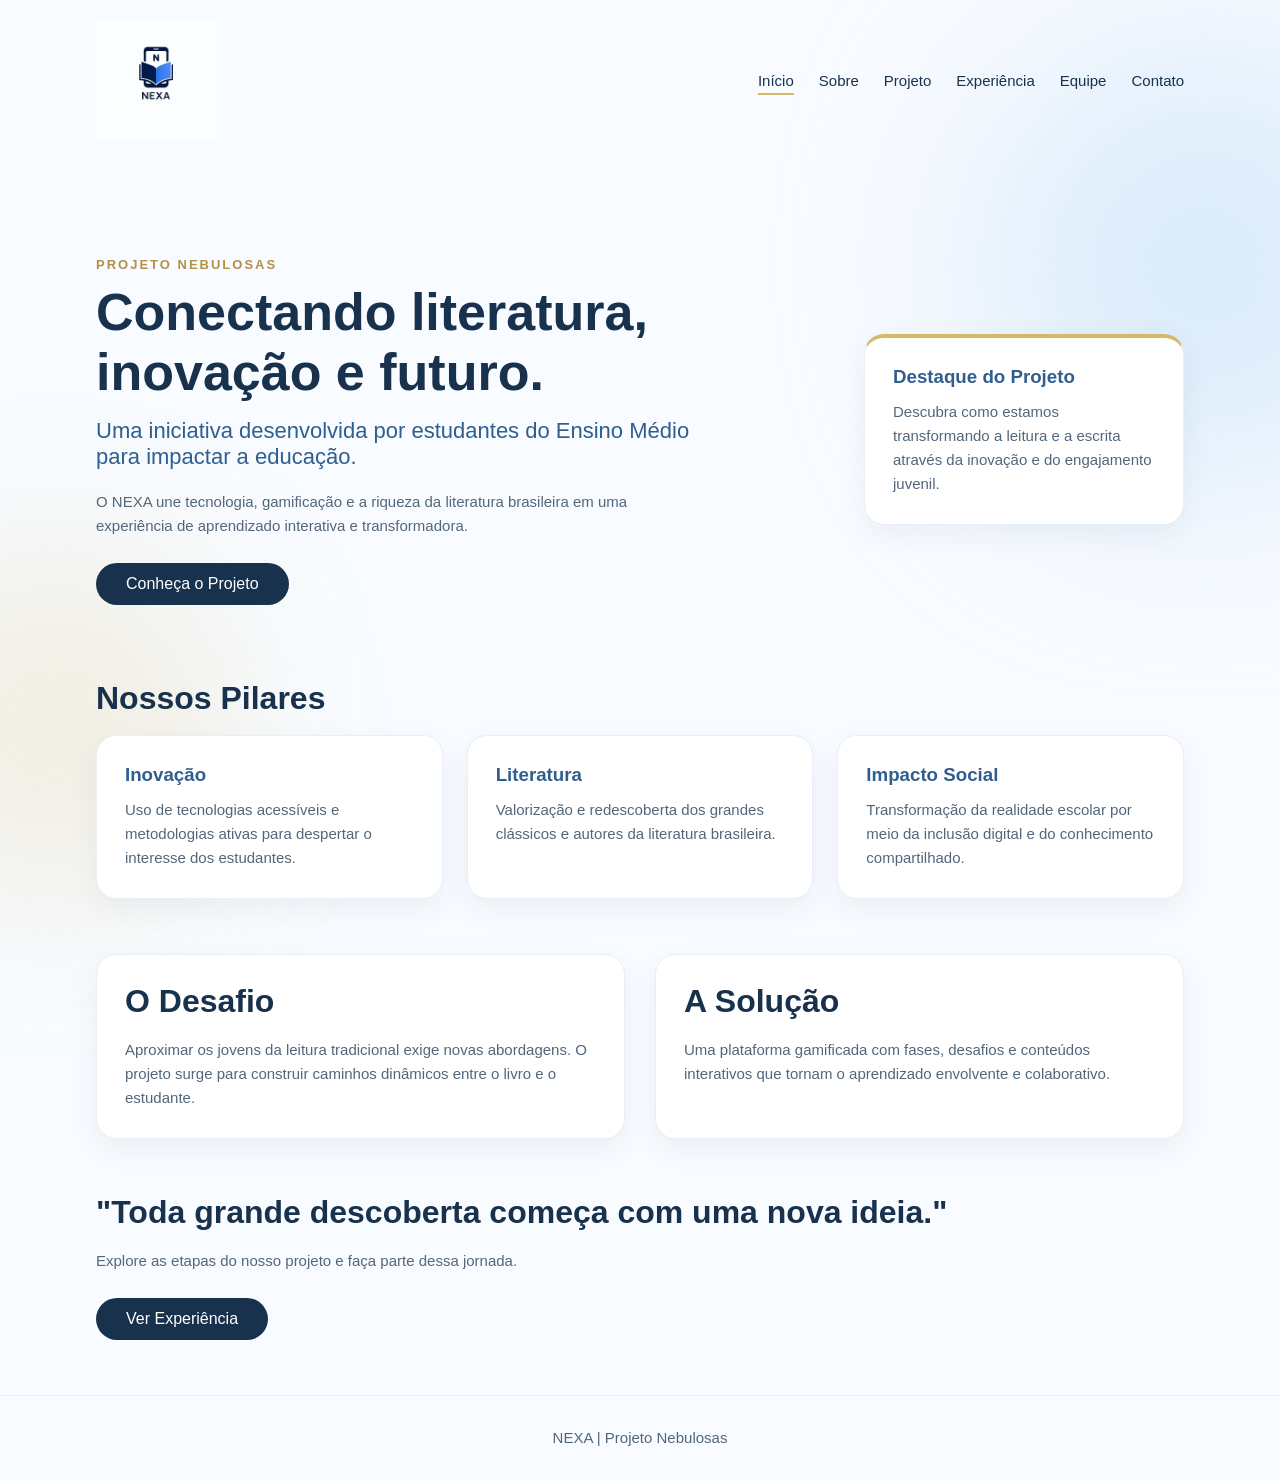
==== index.html @ 2ab7318c "aa" ====
<!DOCTYPE html>
<html lang="pt-br">

<head>
    <meta charset="UTF-8">
    <meta name="viewport" content="width=device-width, initial-scale=1.0">
    <title>NEXA | Início</title>
    <link rel="stylesheet" href="style.css">
</head>

<body>

    <header>
        <div class="logo">
            <img src="imagens/logo.jpeg" alt="Logo NEXA">
        </div>

        <nav>
            <a href="index.html" class="ativo">Início</a>
            <a href="sobre.html">Sobre</a>
            <a href="projeto.html">Projeto</a>
            <a href="experiencia.html">Experiência</a>
            <a href="equipe.html">Equipe</a>
            <a href="contato.html">Contato</a>
        </nav>
    </header>

    <main>

        <!-- HERO SECTION -->
        <section class="hero">
            <div class="hero-texto">
                <span>Projeto Nebulosas</span>
                <h1>Conectando literatura, inovação e futuro.</h1>
                <h2>Uma iniciativa desenvolvida por estudantes do Ensino Médio para impactar a educação.</h2>
                <p>
                    O NEXA une tecnologia, gamificação e a riqueza da literatura brasileira em uma experiência de aprendizado interativa e transformadora.
                </p>
                <a href="projeto.html" class="botao">Conheça o Projeto</a>
            </div>

            <div class="hero-card">
                <h3>Destaque do Projeto</h3>
                <p>Descubra como estamos transformando a leitura e a escrita através da inovação e do engajamento juvenil.</p>
            </div>
        </section>

        <!-- PILARES / MISSÃO VISÃO VALORES -->
        <section>
            <h2>Nossos Pilares</h2>
            <div class="cards">
                <div class="card">
                    <h3>Inovação</h3>
                    <p>Uso de tecnologias acessíveis e metodologias ativas para despertar o interesse dos estudantes.</p>
                </div>
                <div class="card">
                    <h3>Literatura</h3>
                    <p>Valorização e redescoberta dos grandes clássicos e autores da literatura brasileira.</p>
                </div>
                <div class="card">
                    <h3>Impacto Social</h3>
                    <p>Transformação da realidade escolar por meio da inclusão digital e do conhecimento compartilhado.</p>
                </div>
            </div>
        </section>

        <!-- SOBRE / PROBLEMA -->
        <section class="problema">
            <div class="box">
                <h2>O Desafio</h2>
                <p>
                    Aproximar os jovens da leitura tradicional exige novas abordagens. O projeto surge para construir caminhos dinâmicos entre o livro e o estudante.
                </p>
            </div>
            <div class="box">
                <h2>A Solução</h2>
                <p>
                    Uma plataforma gamificada com fases, desafios e conteúdos interativos que tornam o aprendizado envolvente e colaborativo.
                </p>
            </div>
        </section>

        <!-- FRASE FINAL / CTA -->
        <section class="frase-final">
            <h2>"Toda grande descoberta começa com uma nova ideia."</h2>
            <p>Explore as etapas do nosso projeto e faça parte dessa jornada.</p>
            <div>
                <a href="experiencia.html" class="botao">Ver Experiência</a>
            </div>
        </section>

    </main>

    <footer>
        <p>NEXA | Projeto Nebulosas</p>
    </footer>

</body>
</html>
---- style.css ----
/* RESET BÁSICO */
* {
    margin: 0;
    padding: 0;
    box-sizing: border-box;
    font-family: "Poppins", "Segoe UI", sans-serif;
}

body {
    background: #F8FBFF;
    color: #18324D;
    overflow-x: hidden;
    position: relative;
}

/* DETALHES DE NEBULOSA (Com pointer-events para não bloquear cliques) */
body::before {
    content: "";
    position: absolute;
    width: 450px;
    height: 450px;
    background: #DCECFB;
    border-radius: 50%;
    filter: blur(90px);
    top: 40px;
    right: -150px;
    z-index: -1;
    pointer-events: none;
}

body::after {
    content: "";
    position: absolute;
    width: 350px;
    height: 350px;
    background: rgba(214, 184, 106, 0.18);
    border-radius: 50%;
    filter: blur(80px);
    left: -120px;
    top: 550px;
    z-index: -1;
    pointer-events: none;
}

/* HEADER */
header {
    width: 85%;
    max-width: 1200px;
    margin: auto;
    padding: 20px 0; /* Reduzido de 30px */
    display: flex;
    align-items: center;
    justify-content: space-between;
}

.logo img {
    width: 120px; /* Leve ajuste proporcional */
    display: block;
}

nav {
    display: flex;
    gap: 25px; /* Reduzido de 35px para aproximar os links */
}

nav a {
    text-decoration: none;
    color: #18324D;
    font-size: 15px;
    font-weight: 500;
    position: relative;
}

nav a::after {
    content: "";
    position: absolute;
    width: 0;
    height: 2px;
    background: #D6B86A;
    bottom: -6px;
    left: 0;
    transition: 0.3s;
}

nav a:hover::after,
nav a.ativo::after {
    width: 100%;
}

/* CONTAINER PRINCIPAL */
main {
    width: 85%;
    max-width: 1200px;
    margin: auto;
}

/* SEÇÕES (Espaçamento corrigido) */
section {
    margin: 55px 0; /* Reduzido de 100px para 55px (elimina os buracos no index) */
}

/* HERO */
.hero {
    padding: 40px 0 20px 0; /* Substituído o 80vh por padding proporcional */
    display: flex;
    align-items: center;
    justify-content: space-between;
    gap: 40px;
}

.hero-texto {
    max-width: 600px;
}

.hero-texto span,
.pagina span {
    color: #B39145;
    text-transform: uppercase;
    letter-spacing: 2px;
    font-size: 13px;
    font-weight: 600;
}

h1 {
    font-size: 52px; /* Reduzido de 70px para equilibrar melhor o cabeçalho */
    font-weight: 600;
    color: #18324D;
    margin: 10px 0 15px 0; /* Margem ajustada */
    line-height: 1.15;
}

.hero-texto h2 {
    font-size: 22px;
    font-weight: 400;
    color: #2F5E8F;
    margin-bottom: 20px;
}

h2 {
    font-size: 32px; /* Reduzido de 38px */
    color: #18324D;
    margin-bottom: 18px;
}

h3 {
    color: #2F5E8F;
    margin-bottom: 12px;
}

p {
    line-height: 1.6; /* Reduzido de 1.8 para deixar o texto mais compacto */
    color: #53677A;
    font-size: 15px;
}

.botao {
    display: inline-block;
    margin-top: 25px; /* Reduzido de 35px */
    padding: 12px 30px;
    border-radius: 40px;
    background: #18324D;
    color: white;
    text-decoration: none;
    font-weight: 500;
    transition: 0.3s;
}

.botao:hover {
    background: #D6B86A;
    color: #18324D;
}

/* BLOCOS E CARDS */
.card,
.hero-card,
.box,
.fase,
.ods-card,
.membro,
.instagram-box,
.qr-code {
    background: white;
    border-radius: 20px;
    padding: 28px; /* Reduzido de 35px para cartões mais compactos */
    box-shadow: 0 10px 30px rgba(24, 50, 77, 0.06);
    border: 1px solid #E7EEF5;
}

.hero-card {
    width: 320px;
    border-top: 4px solid #D6B86A;
}

/* GRIDS (MISSÃO, VISÃO, VALORES, EQUIPE) */
.cards,
.cards-temas,
.integrantes,
.fases {
    display: grid;
    grid-template-columns: repeat(3, 1fr);
    gap: 24px; /* Reduzido de 30px */
}

.card {
    transition: 0.3s;
}

.card:hover {
    transform: translateY(-5px);
    border-color: #D6B86A;
}

/* SOBRE */
.autora {
    display: flex;
    align-items: center;
    gap: 40px;
}
/* Container circular da foto */
.foto {
    width: 220px;
    height: 220px;
    flex-shrink: 0; /* Evita que o círculo esmague em telas menores */
    border-radius: 50%;
    border: 3px solid #D6B86A;
    background: #EDF5FC;
    overflow: hidden; /* Corta a imagem exatamente no formato circular */
    box-shadow: 0 10px 25px rgba(24, 50, 77, 0.1);
}

/* Imagem dentro do círculo */
.foto img {
    width: 100%;
    height: 100%;
    object-fit: cover; /* Garante que a foto preencha o círculo sem esticar */
    object-position: center top; /* Foca na parte superior/rosto da foto */
    display: block;
}

/* PROJETO */
.problema {
    display: grid;
    grid-template-columns: 1fr 1fr;
    gap: 30px;
}

/* GAMIFICAÇÃO */
.fase {
    border-left: 4px solid #D6B86A;
}

/* EQUIPE */
.foto-membro {
    height: 140px;
    background: #EDF5FC;
    border-radius: 16px;
    display: flex;
    align-items: center;
    justify-content: center;
    color: #B39145;
    margin-bottom: 16px;
}

/* --- CONTATO (INSTAGRAM + QR CODE) --- */

.instagram {
    display: flex;
    justify-content: center;
    align-items: stretch; /* Deixa os dois cards com a mesma altura */
    gap: 30px;
}

.instagram-box,
.qr-code {
    flex: 1;               /* Garante a mesma largura para os dois cards */
    max-width: 450px;
    display: flex;
    flex-direction: column;
    align-items: center;   /* Centraliza tudo na horizontal */
    justify-content: center; /* Centraliza tudo na vertical */
    text-align: center;    /* Centraliza os textos */
}

.qr {
    width: 170px;
    height: 170px;
    background: #18324D;
    border-radius: 16px;
    display: flex;
    align-items: center;
    justify-content: center;
    padding: 12px;
    margin-bottom: 15px;
}

.qr img {
    width: 100%;
    height: 100%;
    object-fit: contain;
    display: block;
}
/* FOOTER */
footer {
    text-align: center;
    padding: 30px;
    margin-top: 50px; /* Reduzido de 80px */
    color: #53677A;
    border-top: 1px solid #E7EEF5;
    font-size: 14px;
}

/* RESPONSIVO */
@media(max-width: 900px) {
    section {
        margin: 40px 0; /* Ainda mais compacto no celular */
    }

    header {
        flex-direction: column;
        gap: 15px;
        text-align: center;
    }

    .hero,
    .autora,
    .instagram {
        flex-direction: column;
        text-align: center;
        gap: 30px;
    }

    nav {
        flex-wrap: wrap;
        justify-content: center;
        gap: 15px;
    }

    h1 {
        font-size: 38px;
    }

    h2 {
        font-size: 28px;
    }

    .cards,
    .cards-temas,
    .integrantes,
    .fases,
    .problema {
        grid-template-columns: 1fr;
    }

    .hero-card {
        width: 100%;
    }
}
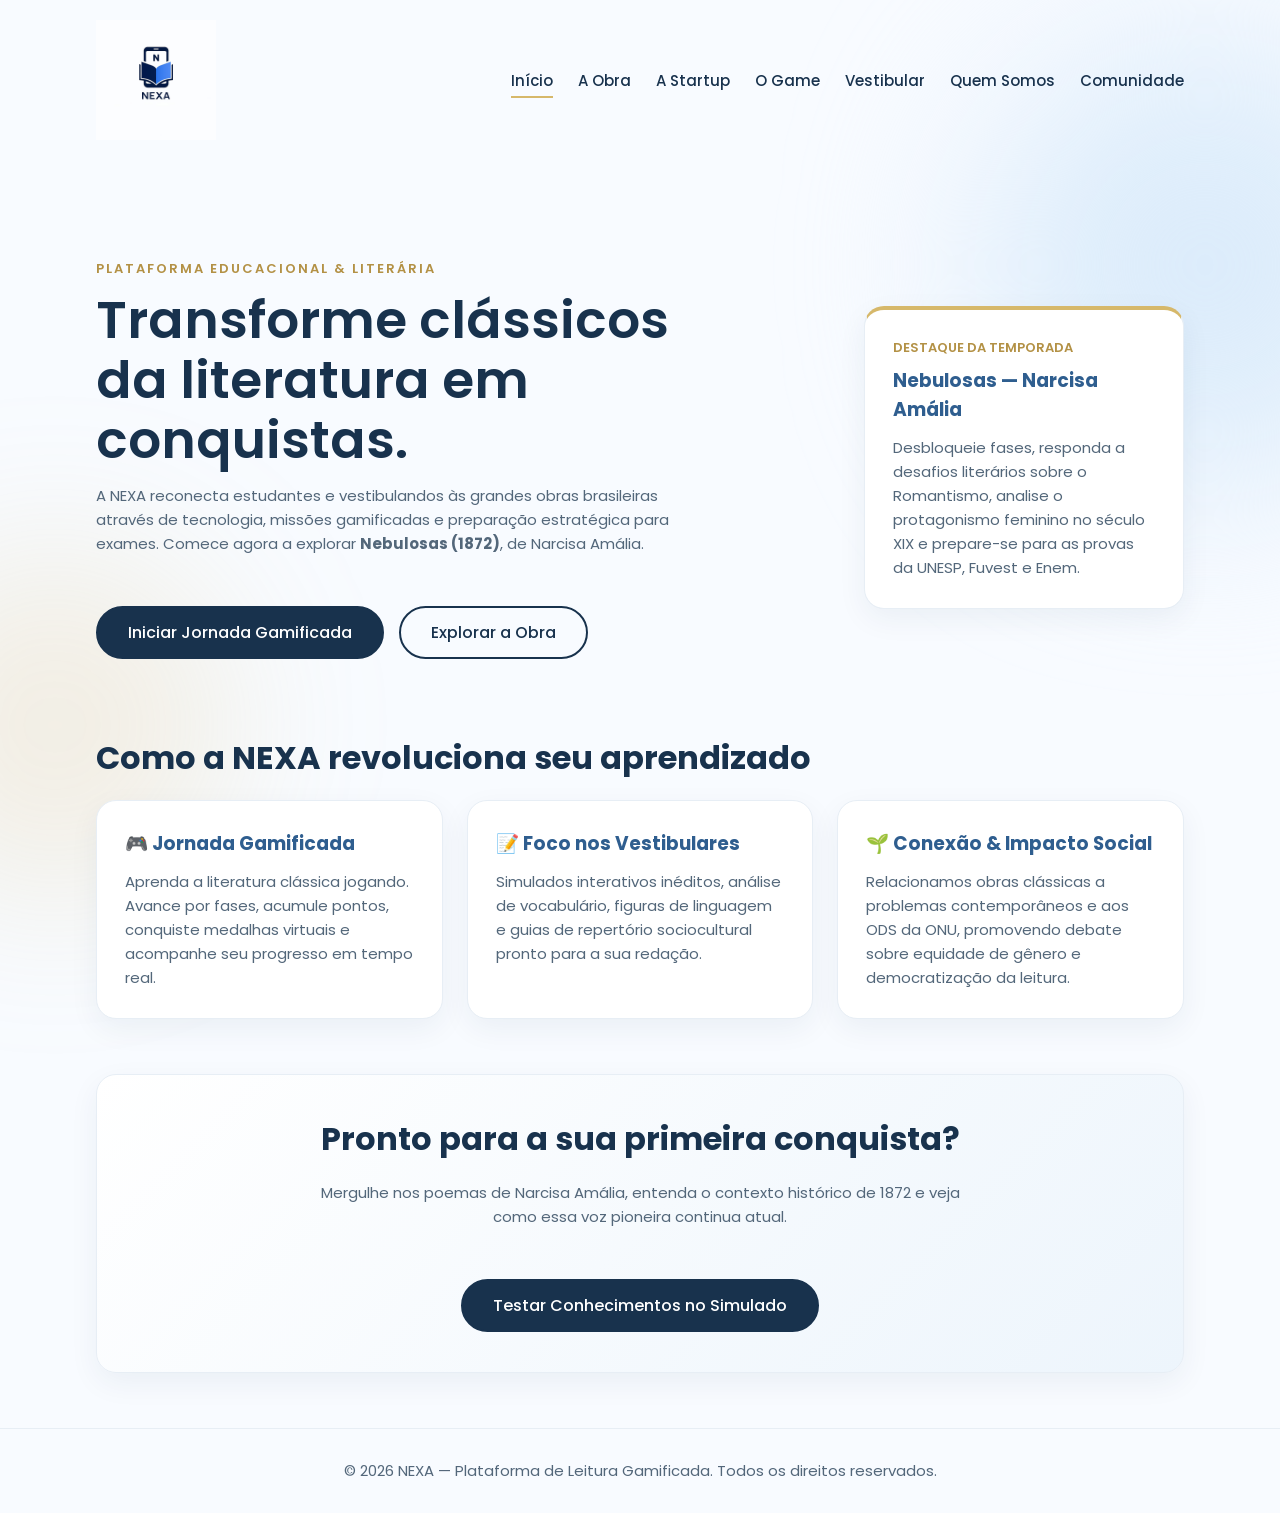
==== commit ed145137: "pfvr alguem desloga a MRM do server" ====
--- a/index.html
+++ b/index.html
@@ -1,99 +1,149 @@
-<!DOCTYPE html>
-<html lang="pt-br">
-
-<head>
-    <meta charset="UTF-8">
-    <meta name="viewport" content="width=device-width, initial-scale=1.0">
-    <title>NEXA | Início</title>
-    <link rel="stylesheet" href="style.css">
-</head>
-
-<body>
+<!doctype html>
+<html lang="pt-BR">
+  <head>
+    <meta charset="UTF-8" />
+    <meta name="viewport" content="width=device-width, initial-scale=1.0" />
+    <meta
+      name="description"
+      content="Nexa: A plataforma educacional que transforma o estudo dos clássicos literários em uma jornada gamificada para estudantes e vestibulandos."
+    />
+    <title>Nexa | A Plataforma de Leitura Gamificada</title>
+    <link rel="preconnect" href="https://fonts.googleapis.com" />
+    <link rel="preconnect" href="https://fonts.gstatic.com" crossorigin />
+    <link
+      href="https://fonts.googleapis.com/css2?family=Poppins:wght@400;500;600;700&display=swap"
+      rel="stylesheet"
+    />
+    <link rel="stylesheet" href="style.css" />
+  </head>
+  <body>
+    <a class="skip-link" href="#conteudo">Ir para o conteúdo</a>
 
     <header>
-        <div class="logo">
-            <img src="imagens/logo.jpeg" alt="Logo NEXA">
+      <div class="logo">
+        <a href="index.html"><img src="imagens/logo.jpeg" alt="Logo NEXA" /></a>
+      </div>
+      <nav aria-label="Navegação principal">
+        <a href="index.html" class="ativo" aria-current="page">Início</a>
+        <a href="sobre.html">A Obra</a>
+        <a href="projeto.html">A Startup</a>
+        <a href="experiencia.html">O Game</a>
+        <a href="vestibular.html">Vestibular</a>
+        <a href="equipe.html">Quem Somos</a>
+        <a href="contato.html">Comunidade</a>
+      </nav>
+    </header>
+
+    <main id="conteudo">
+      <!-- HERO SECTION -->
+      <section class="hero">
+        <div class="hero-texto">
+          <span>Plataforma Educacional & Literária</span>
+          <h1>Transforme clássicos da literatura em conquistas.</h1>
+          <p>
+            A NEXA reconecta estudantes e vestibulandos às grandes obras
+            brasileiras através de tecnologia, missões gamificadas e preparação
+            estratégica para exames. Comece agora a explorar
+            <strong>Nebulosas (1872)</strong>, de Narcisa Amália.
+          </p>
+          <div
+            style="display: flex; gap: 15px; flex-wrap: wrap; margin-top: 25px"
+          >
+            <a href="experiencia.html" class="botao"
+              >Iniciar Jornada Gamificada</a
+            >
+            <a
+              href="sobre.html"
+              class="botao"
+              style="
+                background: transparent;
+                color: #18324d;
+                border: 2px solid #18324d;
+              "
+              >Explorar a Obra</a
+            >
+          </div>
         </div>
 
-        <nav>
-            <a href="index.html" class="ativo">Início</a>
-            <a href="sobre.html">Sobre</a>
-            <a href="projeto.html">Projeto</a>
-            <a href="experiencia.html">Experiência</a>
-            <a href="equipe.html">Equipe</a>
-            <a href="contato.html">Contato</a>
-        </nav>
-    </header>
+        <aside class="hero-card">
+          <div
+            style="
+              font-size: 13px;
+              color: #b39145;
+              font-weight: 600;
+              text-transform: uppercase;
+              margin-bottom: 8px;
+            "
+          >
+            Destaque da Temporada
+          </div>
+          <h3>Nebulosas — Narcisa Amália</h3>
+          <p>
+            Desbloqueie fases, responda a desafios literários sobre o
+            Romantismo, analise o protagonismo feminino no século XIX e
+            prepare-se para as provas da UNESP, Fuvest e Enem.
+          </p>
+        </aside>
+      </section>
 
-    <main>
+      <!-- PILARES DO PRODUTO -->
+      <section>
+        <h2>Como a NEXA revoluciona seu aprendizado</h2>
+        <div class="cards">
+          <article class="card">
+            <h3>🎮 Jornada Gamificada</h3>
+            <p>
+              Aprenda a literatura clássica jogando. Avance por fases, acumule
+              pontos, conquiste medalhas virtuais e acompanhe seu progresso em
+              tempo real.
+            </p>
+          </article>
 
-        <!-- HERO SECTION -->
-        <section class="hero">
-            <div class="hero-texto">
-                <span>Projeto Nebulosas</span>
-                <h1>Conectando literatura, inovação e futuro.</h1>
-                <h2>Uma iniciativa desenvolvida por estudantes do Ensino Médio para impactar a educação.</h2>
-                <p>
-                    O NEXA une tecnologia, gamificação e a riqueza da literatura brasileira em uma experiência de aprendizado interativa e transformadora.
-                </p>
-                <a href="projeto.html" class="botao">Conheça o Projeto</a>
-            </div>
+          <article class="card">
+            <h3>📝 Foco nos Vestibulares</h3>
+            <p>
+              Simulados interativos inéditos, análise de vocabulário, figuras de
+              linguagem e guias de repertório sociocultural pronto para a sua
+              redação.
+            </p>
+          </article>
 
-            <div class="hero-card">
-                <h3>Destaque do Projeto</h3>
-                <p>Descubra como estamos transformando a leitura e a escrita através da inovação e do engajamento juvenil.</p>
-            </div>
-        </section>
+          <article class="card">
+            <h3>🌱 Conexão & Impacto Social</h3>
+            <p>
+              Relacionamos obras clássicas a problemas contemporâneos e aos ODS
+              da ONU, promovendo debate sobre equidade de gênero e
+              democratização da leitura.
+            </p>
+          </article>
+        </div>
+      </section>
 
-        <!-- PILARES / MISSÃO VISÃO VALORES -->
-        <section>
-            <h2>Nossos Pilares</h2>
-            <div class="cards">
-                <div class="card">
-                    <h3>Inovação</h3>
-                    <p>Uso de tecnologias acessíveis e metodologias ativas para despertar o interesse dos estudantes.</p>
-                </div>
-                <div class="card">
-                    <h3>Literatura</h3>
-                    <p>Valorização e redescoberta dos grandes clássicos e autores da literatura brasileira.</p>
-                </div>
-                <div class="card">
-                    <h3>Impacto Social</h3>
-                    <p>Transformação da realidade escolar por meio da inclusão digital e do conhecimento compartilhado.</p>
-                </div>
-            </div>
-        </section>
-
-        <!-- SOBRE / PROBLEMA -->
-        <section class="problema">
-            <div class="box">
-                <h2>O Desafio</h2>
-                <p>
-                    Aproximar os jovens da leitura tradicional exige novas abordagens. O projeto surge para construir caminhos dinâmicos entre o livro e o estudante.
-                </p>
-            </div>
-            <div class="box">
-                <h2>A Solução</h2>
-                <p>
-                    Uma plataforma gamificada com fases, desafios e conteúdos interativos que tornam o aprendizado envolvente e colaborativo.
-                </p>
-            </div>
-        </section>
-
-        <!-- FRASE FINAL / CTA -->
-        <section class="frase-final">
-            <h2>"Toda grande descoberta começa com uma nova ideia."</h2>
-            <p>Explore as etapas do nosso projeto e faça parte dessa jornada.</p>
-            <div>
-                <a href="experiencia.html" class="botao">Ver Experiência</a>
-            </div>
-        </section>
-
+      <!-- BANNER DE CHAMADA PARA A OBRA -->
+      <section
+        class="box"
+        style="
+          text-align: center;
+          background: linear-gradient(135deg, #ffffff 0%, #edf5fc 100%);
+          padding: 40px;
+        "
+      >
+        <h2>Pronto para a sua primeira conquista?</h2>
+        <p style="max-width: 650px; margin: 10px auto 25px auto">
+          Mergulhe nos poemas de Narcisa Amália, entenda o contexto histórico de
+          1872 e veja como essa voz pioneira continua atual.
+        </p>
+        <a href="vestibular.html" class="botao"
+          >Testar Conhecimentos no Simulado</a
+        >
+      </section>
     </main>
 
     <footer>
-        <p>NEXA | Projeto Nebulosas</p>
+      <p>
+        &copy; 2026 NEXA — Plataforma de Leitura Gamificada. Todos os direitos
+        reservados.
+      </p>
     </footer>
-
-</body>
-</html>+  </body>
+</html>
--- a/style.css
+++ b/style.css
@@ -1,176 +1,207 @@
-/* RESET BÁSICO */
+/* ==========================================================
+   NEXA | Plataforma de Leitura Gamificada — style.css
+   Paleta: #18324d (azul-noite) · #d6b86a (dourado) · #f8fbff (fundo)
+   Fonte: Poppins
+   ========================================================== */
+
+/* ---------- Base & Reset Universal ---------- */
 * {
-    margin: 0;
-    padding: 0;
-    box-sizing: border-box;
-    font-family: "Poppins", "Segoe UI", sans-serif;
+  margin: 0;
+  padding: 0;
+  box-sizing: border-box;
+  font-family: "Poppins", "Segoe UI", sans-serif;
+}
+
+html {
+  scroll-behavior: smooth;
 }
 
 body {
-    background: #F8FBFF;
-    color: #18324D;
-    overflow-x: hidden;
-    position: relative;
-}
-
-/* DETALHES DE NEBULOSA (Com pointer-events para não bloquear cliques) */
+  background: #f8fbff;
+  color: #18324d;
+  overflow-x: hidden;
+  position: relative;
+}
+
 body::before {
-    content: "";
-    position: absolute;
-    width: 450px;
-    height: 450px;
-    background: #DCECFB;
-    border-radius: 50%;
-    filter: blur(90px);
-    top: 40px;
-    right: -150px;
-    z-index: -1;
-    pointer-events: none;
+  content: "";
+  position: absolute;
+  width: 450px;
+  height: 450px;
+  background: #dcecfb;
+  border-radius: 50%;
+  filter: blur(90px);
+  top: 40px;
+  right: -150px;
+  z-index: -1;
+  pointer-events: none;
 }
 
 body::after {
-    content: "";
-    position: absolute;
-    width: 350px;
-    height: 350px;
-    background: rgba(214, 184, 106, 0.18);
-    border-radius: 50%;
-    filter: blur(80px);
-    left: -120px;
-    top: 550px;
-    z-index: -1;
-    pointer-events: none;
-}
-
-/* HEADER */
+  content: "";
+  position: absolute;
+  width: 350px;
+  height: 350px;
+  background: rgba(214, 184, 106, 0.18);
+  border-radius: 50%;
+  filter: blur(80px);
+  left: -120px;
+  top: 550px;
+  z-index: -1;
+  pointer-events: none;
+}
+
+/* ---------- Header & Navegação ---------- */
 header {
-    width: 85%;
-    max-width: 1200px;
-    margin: auto;
-    padding: 20px 0; /* Reduzido de 30px */
-    display: flex;
-    align-items: center;
-    justify-content: space-between;
+  width: 85%;
+  max-width: 1200px;
+  margin: auto;
+  padding: 20px 0;
+  display: flex;
+  align-items: center;
+  justify-content: space-between;
 }
 
 .logo img {
-    width: 120px; /* Leve ajuste proporcional */
-    display: block;
+  width: 120px;
+  display: block;
 }
 
 nav {
-    display: flex;
-    gap: 25px; /* Reduzido de 35px para aproximar os links */
+  display: flex;
+  gap: 25px;
 }
 
 nav a {
-    text-decoration: none;
-    color: #18324D;
-    font-size: 15px;
-    font-weight: 500;
-    position: relative;
+  text-decoration: none;
+  color: #18324d;
+  font-size: 15px;
+  font-weight: 500;
+  position: relative;
 }
 
 nav a::after {
-    content: "";
-    position: absolute;
-    width: 0;
-    height: 2px;
-    background: #D6B86A;
-    bottom: -6px;
-    left: 0;
-    transition: 0.3s;
+  content: "";
+  position: absolute;
+  width: 0;
+  height: 2px;
+  background: #d6b86a;
+  bottom: -6px;
+  left: 0;
+  transition: 0.3s;
 }
 
 nav a:hover::after,
 nav a.ativo::after {
-    width: 100%;
-}
-
-/* CONTAINER PRINCIPAL */
+  width: 100%;
+}
+
+/* ---------- Main Container & Tipografia ---------- */
 main {
-    width: 85%;
-    max-width: 1200px;
-    margin: auto;
-}
-
-/* SEÇÕES (Espaçamento corrigido) */
+  width: 85%;
+  max-width: 1200px;
+  margin: auto;
+}
+
 section {
-    margin: 55px 0; /* Reduzido de 100px para 55px (elimina os buracos no index) */
-}
-
-/* HERO */
+  margin: 55px 0;
+}
+
 .hero {
-    padding: 40px 0 20px 0; /* Substituído o 80vh por padding proporcional */
-    display: flex;
-    align-items: center;
-    justify-content: space-between;
-    gap: 40px;
+  padding: 40px 0 20px 0;
+  display: flex;
+  align-items: center;
+  justify-content: space-between;
+  gap: 40px;
 }
 
 .hero-texto {
-    max-width: 600px;
+  max-width: 600px;
 }
 
 .hero-texto span,
 .pagina span {
-    color: #B39145;
-    text-transform: uppercase;
-    letter-spacing: 2px;
-    font-size: 13px;
-    font-weight: 600;
+  color: #b39145;
+  text-transform: uppercase;
+  letter-spacing: 2px;
+  font-size: 13px;
+  font-weight: 600;
 }
 
 h1 {
-    font-size: 52px; /* Reduzido de 70px para equilibrar melhor o cabeçalho */
-    font-weight: 600;
-    color: #18324D;
-    margin: 10px 0 15px 0; /* Margem ajustada */
-    line-height: 1.15;
+  font-size: 52px;
+  font-weight: 600;
+  color: #18324d;
+  margin: 10px 0 15px 0;
+  line-height: 1.15;
 }
 
 .hero-texto h2 {
-    font-size: 22px;
-    font-weight: 400;
-    color: #2F5E8F;
-    margin-bottom: 20px;
+  font-size: 22px;
+  font-weight: 400;
+  color: #2f5e8f;
+  margin-bottom: 20px;
 }
 
 h2 {
-    font-size: 32px; /* Reduzido de 38px */
-    color: #18324D;
-    margin-bottom: 18px;
+  font-size: 32px;
+  color: #18324d;
+  margin-bottom: 18px;
 }
 
 h3 {
-    color: #2F5E8F;
-    margin-bottom: 12px;
+  color: #2f5e8f;
+  margin-bottom: 12px;
+}
+
+h4 {
+  font-size: 15px;
+  font-weight: 600;
+  color: #18324d;
+  margin: 16px 0 8px 0;
 }
 
 p {
-    line-height: 1.6; /* Reduzido de 1.8 para deixar o texto mais compacto */
-    color: #53677A;
-    font-size: 15px;
-}
-
+  line-height: 1.6;
+  color: #53677a;
+  font-size: 15px;
+}
+
+/* ---------- Botões & Ações ---------- */
 .botao {
-    display: inline-block;
-    margin-top: 25px; /* Reduzido de 35px */
-    padding: 12px 30px;
-    border-radius: 40px;
-    background: #18324D;
-    color: white;
-    text-decoration: none;
-    font-weight: 500;
-    transition: 0.3s;
+  display: inline-block;
+  margin-top: 25px;
+  padding: 12px 30px;
+  border-radius: 40px;
+  background: #18324d;
+  color: white;
+  text-decoration: none;
+  font-weight: 500;
+  transition: 0.3s;
+  border: 2px solid #18324d;
+  cursor: pointer;
 }
 
 .botao:hover {
-    background: #D6B86A;
-    color: #18324D;
-}
-
-/* BLOCOS E CARDS */
+  background: #d6b86a;
+  border-color: #d6b86a;
+  color: #18324d;
+}
+
+.botao-ouro {
+  background: #d6b86a;
+  color: #18324d;
+  border-color: #d6b86a;
+  font-weight: 600;
+}
+
+.botao-ouro:hover {
+  background: #fff;
+  border-color: #fff;
+  color: #18324d;
+}
+
+/* ---------- Cards & Containers Gerais ---------- */
 .card,
 .hero-card,
 .box,
@@ -179,179 +210,632 @@
 .membro,
 .instagram-box,
 .qr-code {
-    background: white;
-    border-radius: 20px;
-    padding: 28px; /* Reduzido de 35px para cartões mais compactos */
-    box-shadow: 0 10px 30px rgba(24, 50, 77, 0.06);
-    border: 1px solid #E7EEF5;
+  background: white;
+  border-radius: 20px;
+  padding: 28px;
+  box-shadow: 0 10px 30px rgba(24, 50, 77, 0.06);
+  border: 1px solid #e7eef5;
 }
 
 .hero-card {
-    width: 320px;
-    border-top: 4px solid #D6B86A;
-}
-
-/* GRIDS (MISSÃO, VISÃO, VALORES, EQUIPE) */
+  width: 320px;
+  border-top: 4px solid #d6b86a;
+}
+
 .cards,
 .cards-temas,
 .integrantes,
 .fases {
-    display: grid;
-    grid-template-columns: repeat(3, 1fr);
-    gap: 24px; /* Reduzido de 30px */
+  display: grid;
+  grid-template-columns: repeat(3, 1fr);
+  gap: 24px;
 }
 
 .card {
-    transition: 0.3s;
+  transition: 0.3s;
 }
 
 .card:hover {
-    transform: translateY(-5px);
-    border-color: #D6B86A;
-}
-
-/* SOBRE */
+  transform: translateY(-5px);
+  border-color: #d6b86a;
+}
+
+/* ---------- Autora & Fotos ---------- */
 .autora {
-    display: flex;
-    align-items: center;
-    gap: 40px;
-}
-/* Container circular da foto */
+  display: flex;
+  align-items: center;
+  gap: 40px;
+}
+
 .foto {
-    width: 220px;
-    height: 220px;
-    flex-shrink: 0; /* Evita que o círculo esmague em telas menores */
-    border-radius: 50%;
-    border: 3px solid #D6B86A;
-    background: #EDF5FC;
-    overflow: hidden; /* Corta a imagem exatamente no formato circular */
-    box-shadow: 0 10px 25px rgba(24, 50, 77, 0.1);
-}
-
-/* Imagem dentro do círculo */
+  width: 220px;
+  height: 220px;
+  flex-shrink: 0;
+  border-radius: 50%;
+  border: 3px solid #d6b86a;
+  background: #edf5fc;
+  overflow: hidden;
+  box-shadow: 0 10px 25px rgba(24, 50, 77, 0.1);
+}
+
 .foto img {
-    width: 100%;
-    height: 100%;
-    object-fit: cover; /* Garante que a foto preencha o círculo sem esticar */
-    object-position: center top; /* Foca na parte superior/rosto da foto */
-    display: block;
-}
-
-/* PROJETO */
+  width: 100%;
+  height: 100%;
+  object-fit: cover;
+  object-position: center top;
+  display: block;
+}
+
 .problema {
-    display: grid;
-    grid-template-columns: 1fr 1fr;
-    gap: 30px;
-}
-
-/* GAMIFICAÇÃO */
+  display: grid;
+  grid-template-columns: 1fr 1fr;
+  gap: 30px;
+}
+
 .fase {
-    border-left: 4px solid #D6B86A;
-}
-
-/* EQUIPE */
+  border-left: 4px solid #d6b86a;
+}
+
 .foto-membro {
-    height: 140px;
-    background: #EDF5FC;
-    border-radius: 16px;
-    display: flex;
-    align-items: center;
-    justify-content: center;
-    color: #B39145;
-    margin-bottom: 16px;
-}
-
-/* --- CONTATO (INSTAGRAM + QR CODE) --- */
-
+  height: 140px;
+  background: #edf5fc;
+  border-radius: 16px;
+  display: flex;
+  align-items: center;
+  justify-content: center;
+  color: #b39145;
+  margin-bottom: 16px;
+}
+
+/* ---------- Redes Sociais & Contato ---------- */
 .instagram {
-    display: flex;
-    justify-content: center;
-    align-items: stretch; /* Deixa os dois cards com a mesma altura */
-    gap: 30px;
+  display: flex;
+  justify-content: center;
+  align-items: stretch;
+  gap: 30px;
 }
 
 .instagram-box,
 .qr-code {
-    flex: 1;               /* Garante a mesma largura para os dois cards */
-    max-width: 450px;
-    display: flex;
+  flex: 1;
+  max-width: 450px;
+  display: flex;
+  flex-direction: column;
+  align-items: center;
+  justify-content: center;
+  text-align: center;
+}
+
+.qr {
+  width: 170px;
+  height: 170px;
+  background: #18324d;
+  border-radius: 16px;
+  display: flex;
+  align-items: center;
+  justify-content: center;
+  padding: 12px;
+  margin-bottom: 15px;
+}
+
+.qr img {
+  width: 100%;
+  height: 100%;
+  object-fit: contain;
+  display: block;
+}
+
+/* ---------- Footer ---------- */
+footer {
+  text-align: center;
+  padding: 30px;
+  margin-top: 50px;
+  color: #53677a;
+  border-top: 1px solid #e7eef5;
+  font-size: 14px;
+}
+
+/* ---------- Acessibilidade ---------- */
+.skip-link {
+  position: absolute;
+  left: -9999px;
+  top: 8px;
+  background: #18324d;
+  color: #fff;
+  padding: 10px 20px;
+  border-radius: 30px;
+  z-index: 100;
+  text-decoration: none;
+  font-size: 14px;
+}
+
+.skip-link:focus {
+  left: 12px;
+}
+
+:focus-visible {
+  outline: 3px solid #d6b86a;
+  outline-offset: 3px;
+}
+
+@media (prefers-reduced-motion: reduce) {
+  html {
+    scroll-behavior: auto;
+  }
+  * {
+    transition: none !important;
+  }
+}
+
+/* ---------- Utilidades & Componentes ---------- */
+.rotulo {
+  display: inline-block;
+  color: #b39145;
+  font-size: 13px;
+  font-weight: 600;
+  letter-spacing: 1px;
+  margin-bottom: 6px;
+}
+
+.intro-secao {
+  max-width: 760px;
+  margin-bottom: 28px;
+}
+
+.nota {
+  font-size: 13.5px;
+  color: #53677a;
+  margin-top: 14px;
+}
+
+.completar {
+  background: rgba(214, 184, 106, 0.28);
+  border-bottom: 1px dashed #b39145;
+  padding: 0 4px;
+  border-radius: 4px;
+  color: #18324d;
+}
+
+.lista-simples,
+.lista-objetivos {
+  list-style: none;
+  display: grid;
+  gap: 10px;
+}
+
+.lista-simples li,
+.lista-objetivos li {
+  position: relative;
+  padding-left: 22px;
+  line-height: 1.55;
+  color: #53677a;
+  font-size: 15px;
+}
+
+.lista-simples li::before,
+.lista-objetivos li::before {
+  content: "";
+  position: absolute;
+  left: 0;
+  top: 0.62em;
+  width: 8px;
+  height: 8px;
+  border-radius: 50%;
+  background: #d6b86a;
+}
+
+.chips {
+  display: flex;
+  flex-wrap: wrap;
+  gap: 8px;
+  margin-bottom: 14px;
+}
+
+.chip {
+  display: inline-block;
+  padding: 4px 12px;
+  border-radius: 30px;
+  font-size: 12.5px;
+  font-weight: 500;
+  background: #edf5fc;
+  color: #2f5e8f;
+  border: 1px solid #d3e4f5;
+}
+
+.chip--ouro {
+  background: rgba(214, 184, 106, 0.22);
+  color: #6f5714;
+  border-color: rgba(214, 184, 106, 0.6);
+}
+
+.verso {
+  border-left: 3px solid #d6b86a;
+  padding: 6px 0 6px 16px;
+  margin: 12px 0;
+  font-style: italic;
+  color: #18324d;
+  line-height: 1.8;
+  font-size: 15px;
+}
+
+.verso cite {
+  display: block;
+  margin-top: 6px;
+  font-size: 13px;
+  font-style: normal;
+  color: #53677a;
+}
+
+.fontes {
+  font-size: 13px;
+  color: #53677a;
+  line-height: 1.6;
+  margin-top: 22px;
+  padding-top: 14px;
+  border-top: 1px dashed #cfdcea;
+}
+
+.fontes strong {
+  color: #18324d;
+}
+
+.fontes ul {
+  list-style: none;
+  margin-top: 6px;
+}
+
+.fontes li {
+  margin-bottom: 6px;
+}
+
+.fontes a {
+  color: #2f5e8f;
+}
+
+.grid-2 {
+  display: grid;
+  grid-template-columns: repeat(2, 1fr);
+  gap: 24px;
+}
+
+.box-ouro {
+  border-top: 4px solid #d6b86a;
+}
+
+.box-azul {
+  border-left: 4px solid #2f5e8f;
+}
+
+/* ---------- Tabelas ---------- */
+.tabela-wrap {
+  overflow-x: auto;
+  background: #fff;
+  border: 1px solid #e7eef5;
+  border-radius: 20px;
+  box-shadow: 0 10px 30px rgba(24, 50, 77, 0.06);
+}
+
+.tabela {
+  width: 100%;
+  border-collapse: collapse;
+  font-size: 14.5px;
+}
+
+.tabela th {
+  background: #18324d;
+  color: #fff;
+  text-align: left;
+  padding: 14px 18px;
+  font-weight: 500;
+}
+
+.tabela th.xxi {
+  background: #d6b86a;
+  color: #18324d;
+  font-weight: 600;
+}
+
+.tabela td {
+  padding: 16px 18px;
+  vertical-align: top;
+  border-top: 1px solid #e7eef5;
+  color: #53677a;
+  line-height: 1.55;
+}
+
+.tabela td:first-child {
+  color: #18324d;
+  font-weight: 600;
+  width: 18%;
+}
+
+.tabela caption {
+  caption-side: bottom;
+  text-align: left;
+  padding: 12px 18px;
+  font-size: 13px;
+  color: #53677a;
+  border-top: 1px solid #e7eef5;
+}
+
+/* ---------- Simulados & Quiz Interativo ---------- */
+.questao {
+  border-top: 4px solid #18324d;
+}
+
+.texto-apoio {
+  background: #f8fbff;
+  border: 1px solid #e7eef5;
+  border-left: 4px solid #d6b86a;
+  border-radius: 12px;
+  padding: 18px 22px;
+  margin: 16px 0;
+}
+
+.texto-apoio .titulo-texto {
+  display: block;
+  font-weight: 600;
+  color: #18324d;
+  font-size: 14px;
+  margin-bottom: 8px;
+}
+
+.texto-apoio cite {
+  display: block;
+  margin-top: 10px;
+  font-size: 13px;
+  font-style: normal;
+  color: #53677a;
+}
+
+.enunciado {
+  color: #18324d;
+  font-weight: 500;
+  font-size: 16px;
+  line-height: 1.6;
+  margin: 20px 0 14px 0;
+}
+
+.alternativas {
+  display: grid;
+  gap: 10px;
+}
+
+.alt {
+  display: flex;
+  gap: 14px;
+  align-items: flex-start;
+  width: 100%;
+  text-align: left;
+  background: #fff;
+  border: 1.5px solid #dbe6f0;
+  border-radius: 14px;
+  padding: 14px 16px;
+  font-size: 14.5px;
+  line-height: 1.55;
+  color: #18324d;
+  cursor: pointer;
+  transition: 0.2s;
+}
+
+.alt:hover:not(:disabled) {
+  border-color: #d6b86a;
+  background: #fffcf3;
+}
+
+.alt:disabled {
+  cursor: default;
+}
+
+.alt .letra {
+  flex: 0 0 28px;
+  height: 28px;
+  border-radius: 50%;
+  background: #edf5fc;
+  color: #2f5e8f;
+  display: flex;
+  align-items: center;
+  justify-content: center;
+  font-weight: 600;
+  font-size: 13px;
+}
+
+.alt.correta {
+  border-color: #2e7d5b;
+  background: #eaf6f0;
+}
+
+.alt.correta .letra {
+  background: #2e7d5b;
+  color: #fff;
+}
+
+.alt.errada {
+  border-color: #b3412f;
+  background: #fbeeeb;
+}
+
+.alt.errada .letra {
+  background: #b3412f;
+  color: #fff;
+}
+
+.feedback {
+  margin-top: 16px;
+  padding: 14px 18px;
+  border-radius: 12px;
+  background: #edf5fc;
+  color: #18324d;
+  font-size: 14.5px;
+  line-height: 1.6;
+}
+
+.feedback[hidden] {
+  display: none;
+}
+
+.feedback.ok {
+  background: #eaf6f0;
+}
+
+.feedback.erro {
+  background: #fbeeeb;
+}
+
+.btn-reiniciar {
+  margin-top: 12px;
+  background: none;
+  border: 0;
+  color: #2f5e8f;
+  text-decoration: underline;
+  cursor: pointer;
+  font-size: 14px;
+}
+
+.btn-reiniciar[hidden] {
+  display: none;
+}
+
+.gabarito {
+  margin-top: 22px;
+  border: 1px solid #e7eef5;
+  border-radius: 14px;
+  background: #f8fbff;
+}
+
+.gabarito summary {
+  cursor: pointer;
+  padding: 14px 20px;
+  font-weight: 600;
+  color: #18324d;
+  list-style: none;
+  display: flex;
+  justify-content: space-between;
+  align-items: center;
+  gap: 12px;
+}
+
+.gabarito summary::-webkit-details-marker {
+  display: none;
+}
+
+.gabarito summary::after {
+  content: "+";
+  font-size: 24px;
+  line-height: 1;
+  color: #b39145;
+}
+
+.gabarito[open] summary::after {
+  content: "\2013";
+}
+
+.gabarito-corpo {
+  padding: 4px 20px 20px 20px;
+}
+
+.gabarito-corpo ul {
+  list-style: none;
+  display: grid;
+  gap: 10px;
+  margin-top: 8px;
+}
+
+.gabarito-corpo li {
+  font-size: 14.5px;
+  line-height: 1.6;
+  color: #53677a;
+}
+
+.gabarito-corpo li strong {
+  color: #18324d;
+}
+
+/* ---------- Responsividade (Mobile) ---------- */
+@media (max-width: 900px) {
+  section {
+    margin: 40px 0;
+  }
+
+  header {
     flex-direction: column;
-    align-items: center;   /* Centraliza tudo na horizontal */
-    justify-content: center; /* Centraliza tudo na vertical */
-    text-align: center;    /* Centraliza os textos */
-}
-
-.qr {
-    width: 170px;
-    height: 170px;
-    background: #18324D;
-    border-radius: 16px;
-    display: flex;
-    align-items: center;
+    gap: 15px;
+    text-align: center;
+  }
+
+  .hero,
+  .autora,
+  .instagram {
+    flex-direction: column;
+    text-align: center;
+    gap: 30px;
+  }
+
+  nav {
+    flex-wrap: wrap;
     justify-content: center;
-    padding: 12px;
-    margin-bottom: 15px;
-}
-
-.qr img {
+    gap: 15px;
+  }
+
+  h1 {
+    font-size: 38px;
+  }
+
+  h2 {
+    font-size: 28px;
+  }
+
+  .cards,
+  .cards-temas,
+  .integrantes,
+  .fases,
+  .problema,
+  .grid-2,
+  .ods-grid {
+    grid-template-columns: 1fr;
+  }
+
+  .hero-card {
     width: 100%;
-    height: 100%;
-    object-fit: contain;
+  }
+
+  .tabela-responsiva thead {
+    position: absolute;
+    left: -9999px;
+  }
+
+  .tabela-responsiva tr {
     display: block;
-}
-/* FOOTER */
-footer {
-    text-align: center;
-    padding: 30px;
-    margin-top: 50px; /* Reduzido de 80px */
-    color: #53677A;
-    border-top: 1px solid #E7EEF5;
-    font-size: 14px;
-}
-
-/* RESPONSIVO */
-@media(max-width: 900px) {
-    section {
-        margin: 40px 0; /* Ainda mais compacto no celular */
-    }
-
-    header {
-        flex-direction: column;
-        gap: 15px;
-        text-align: center;
-    }
-
-    .hero,
-    .autora,
-    .instagram {
-        flex-direction: column;
-        text-align: center;
-        gap: 30px;
-    }
-
-    nav {
-        flex-wrap: wrap;
-        justify-content: center;
-        gap: 15px;
-    }
-
-    h1 {
-        font-size: 38px;
-    }
-
-    h2 {
-        font-size: 28px;
-    }
-
-    .cards,
-    .cards-temas,
-    .integrantes,
-    .fases,
-    .problema {
-        grid-template-columns: 1fr;
-    }
-
-    .hero-card {
-        width: 100%;
-    }
-}
+    padding: 10px 0;
+    border-top: 1px solid #e7eef5;
+  }
+
+  .tabela-responsiva tr:first-child {
+    border-top: 0;
+  }
+
+  .tabela-responsiva td {
+    display: block;
+    border: 0;
+    padding: 6px 18px;
+    width: auto;
+  }
+
+  .tabela-responsiva td:first-child {
+    width: auto;
+    font-size: 16px;
+  }
+
+  .tabela-responsiva td::before {
+    content: attr(data-label);
+    display: block;
+    font-size: 12px;
+    font-weight: 600;
+    color: #b39145;
+    margin-bottom: 2px;
+  }
+
+  .tabela-responsiva td:first-child::before {
+    display: none;
+  }
+}
